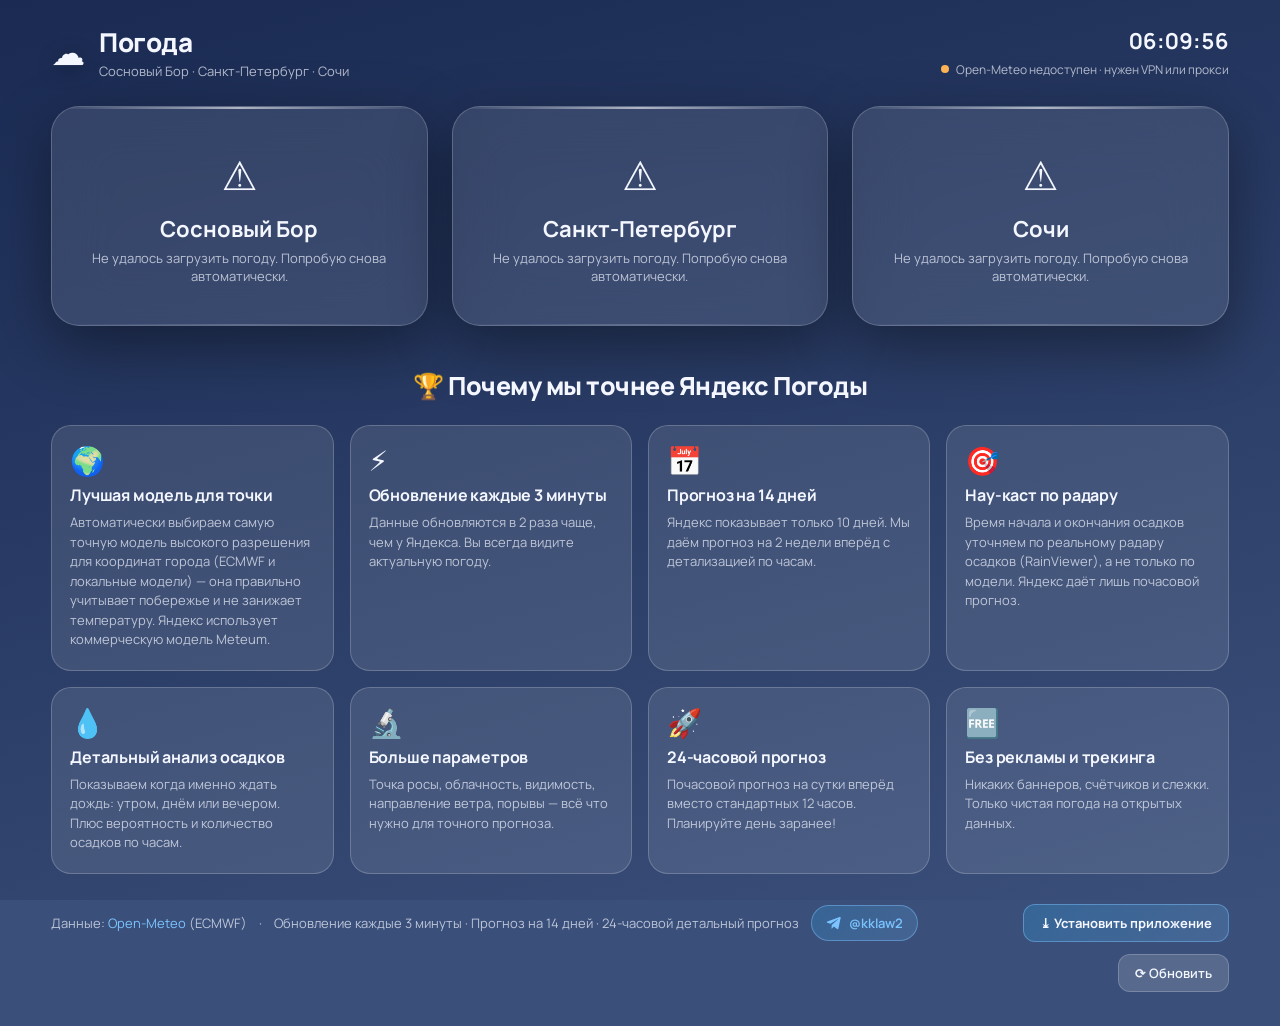
==== Сайт Погоды (новый)/index.html @ 4f9faa65 "Add files via upload" ====
<!DOCTYPE html>
<html lang="ru">
<head>
  <meta charset="UTF-8" />
  <meta name="viewport" content="width=device-width, initial-scale=1.0, viewport-fit=cover" />
  <title>Погода · Сосновый Бор, Санкт-Петербург и Сочи</title>

  <!-- PWA: установка как приложение на Android / iOS -->
  <meta name="theme-color" content="#1a2a52" />
  <meta name="description" content="Точный прогноз погоды для Соснового Бора и Санкт-Петербурга: когда ждать осадки, почасовой прогноз и неделя." />
  <link rel="manifest" href="manifest.webmanifest" />
  <meta name="mobile-web-app-capable" content="yes" />
  <meta name="apple-mobile-web-app-capable" content="yes" />
  <meta name="apple-mobile-web-app-status-bar-style" content="black-translucent" />
  <meta name="apple-mobile-web-app-title" content="Погода" />
  <link rel="apple-touch-icon" href="apple-touch-icon.png" />
  <link rel="icon" type="image/png" sizes="192x192" href="icon-192.png" />
  <link rel="icon" type="image/png" sizes="32x32" href="favicon-32.png" />

  <link rel="preconnect" href="https://fonts.googleapis.com" />
  <link rel="preconnect" href="https://fonts.gstatic.com" crossorigin />
  <!-- Шрифт грузим НЕблокирующе: если Google Fonts недоступны (VPN/файрвол/медленный
       канал), страница всё равно сразу отрисуется системным шрифтом, а Manrope
       подхватится позже, когда (и если) загрузится. Сайт больше не «висит» на шрифте. -->
  <link rel="stylesheet"
        href="https://fonts.googleapis.com/css2?family=Manrope:wght@300;400;500;600;700;800&display=swap"
        media="print" onload="this.media='all'" />
  <noscript>
    <link rel="stylesheet"
          href="https://fonts.googleapis.com/css2?family=Manrope:wght@300;400;500;600;700;800&display=swap" />
  </noscript>
  <link rel="stylesheet" href="style.css" />
</head>
<body>
  <!-- Анимированный фон -->
  <div class="sky" id="sky"></div>
  <div class="stars" id="stars"></div>
  <div class="particles" id="particles"></div>
  <div class="sun-moon" id="sunMoon"></div>

  <header class="topbar">
    <div class="brand">
      <span class="logo">☁</span>
      <div>
        <h1>Погода</h1>
        <p class="subtitle">Сосновый Бор · Санкт-Петербург · Сочи</p>
      </div>
    </div>
    <div class="status">
      <div class="clock" id="clock">--:--:--</div>
      <div class="updated" id="updated">
        <span class="pulse" id="pulse"></span>
        <span id="updatedText">загрузка…</span>
      </div>
    </div>
  </header>

  <main class="grid" id="cards">
    <!-- Карточки городов рендерятся из app.js -->
  </main>

  <!-- Блок преимуществ -->
  <section class="advantages">
    <h2 class="adv-title">🏆 Почему мы точнее Яндекс Погоды</h2>
    <div class="adv-grid">
      <div class="adv-card">
        <div class="adv-icon">🌍</div>
        <h3>Лучшая модель для точки</h3>
        <p>Автоматически выбираем самую точную модель высокого разрешения для координат города (ECMWF и локальные модели) — она правильно учитывает побережье и не занижает температуру. Яндекс использует коммерческую модель Meteum.</p>
      </div>
      <div class="adv-card">
        <div class="adv-icon">⚡</div>
        <h3>Обновление каждые 3 минуты</h3>
        <p>Данные обновляются в 2 раза чаще, чем у Яндекса. Вы всегда видите актуальную погоду.</p>
      </div>
      <div class="adv-card">
        <div class="adv-icon">📅</div>
        <h3>Прогноз на 14 дней</h3>
        <p>Яндекс показывает только 10 дней. Мы даём прогноз на 2 недели вперёд с детализацией по часам.</p>
      </div>
      <div class="adv-card">
        <div class="adv-icon">🎯</div>
        <h3>Нау-каст по радару</h3>
        <p>Время начала и окончания осадков уточняем по реальному радару осадков (RainViewer), а не только по модели. Яндекс даёт лишь почасовой прогноз.</p>
      </div>
      <div class="adv-card">
        <div class="adv-icon">💧</div>
        <h3>Детальный анализ осадков</h3>
        <p>Показываем когда именно ждать дождь: утром, днём или вечером. Плюс вероятность и количество осадков по часам.</p>
      </div>
      <div class="adv-card">
        <div class="adv-icon">🔬</div>
        <h3>Больше параметров</h3>
        <p>Точка росы, облачность, видимость, направление ветра, порывы — всё что нужно для точного прогноза.</p>
      </div>
      <div class="adv-card">
        <div class="adv-icon">🚀</div>
        <h3>24-часовой прогноз</h3>
        <p>Почасовой прогноз на сутки вперёд вместо стандартных 12 часов. Планируйте день заранее!</p>
      </div>
      <div class="adv-card">
        <div class="adv-icon">🆓</div>
        <h3>Без рекламы и трекинга</h3>
        <p>Никаких баннеров, счётчиков и слежки. Только чистая погода на открытых данных.</p>
      </div>
    </div>
  </section>

  <footer class="foot">
    <span>Данные: <a href="https://open-meteo.com" target="_blank" rel="noopener">Open-Meteo</a> (ECMWF)</span>
    <span>·</span>
    <span>Обновление каждые 3 минуты · Прогноз на 14 дней · 24-часовой детальный прогноз</span>
    <a class="creator" href="https://t.me/kklaw2" target="_blank" rel="noopener" title="Создатель в Telegram">
      <svg viewBox="0 0 24 24" fill="currentColor" aria-hidden="true"><path d="M21.94 4.6 18.6 20.3c-.25 1.1-.9 1.37-1.83.85l-5.05-3.72-2.44 2.35c-.27.27-.5.5-1.02.5l.36-5.14L17.99 6.4c.41-.36-.09-.56-.63-.2L6.83 13.04l-4.97-1.55c-1.08-.34-1.1-1.08.23-1.6L20.5 3.07c.9-.34 1.69.2 1.44 1.53z"/></svg>
      @kklaw2
    </a>
    <button id="installBtn" class="install" title="Установить приложение" hidden>⤓ Установить приложение</button>
    <button id="refreshBtn" class="refresh" title="Обновить сейчас">⟳ Обновить</button>
  </footer>

  <!-- Шаблон карточки города -->
  <template id="cardTemplate">
    <article class="card">
      <div class="card-glow"></div>
      <div class="card-head">
        <div class="city">
          <h2 class="city-name"></h2>
          <p class="city-time"></p>
        </div>
        <div class="now-icon"></div>
      </div>

      <div class="now">
        <div class="temp-wrap">
          <span class="temp"></span>
          <span class="deg">°</span>
        </div>
        <div class="now-meta">
          <p class="desc"></p>
          <p class="feels">ощущается как <b class="feels-val"></b>°</p>
          <p class="range"><span class="t-max"></span>° / <span class="t-min"></span>°</p>
        </div>
      </div>

      <!-- Когда ждать осадки -->
      <div class="precip-block">
        <div class="precip-top">
          <span class="precip-ico">💧</span>
          <span class="precip-headline"></span>
        </div>
        <div class="precip-lines"></div>
      </div>

      <div class="details">
        <div class="detail"><span class="d-label">Ветер</span><span class="d-val wind"></span></div>
        <div class="detail"><span class="d-label">Порывы</span><span class="d-val gusts"></span></div>
        <div class="detail"><span class="d-label">Влажность</span><span class="d-val humidity"></span></div>
        <div class="detail"><span class="d-label">Давление</span><span class="d-val pressure"></span></div>
        <div class="detail"><span class="d-label">Осадки сейчас</span><span class="d-val precip"></span></div>
        <div class="detail"><span class="d-label">УФ-индекс</span><span class="d-val uv"></span></div>
        <div class="detail"><span class="d-label">Восход</span><span class="d-val sunrise"></span></div>
        <div class="detail"><span class="d-label">Закат</span><span class="d-val sunset"></span></div>
      </div>

      <div class="section-title">Температура · ближайшие 24 ч</div>
      <div class="spark"></div>

      <div class="section-title">Почасовой прогноз</div>
      <div class="hourly"></div>

      <div class="section-title">На 14 дней</div>
      <div class="daily"></div>
    </article>
  </template>

  <!-- Инструкция по установке (для iOS и браузеров без авто-установки) -->
  <div class="sheet" id="installSheet" hidden>
    <div class="sheet-card">
      <button class="sheet-close" aria-label="Закрыть">✕</button>
      <h3>Установить приложение</h3>
      <p class="sheet-sub">Добавьте «Погоду» на главный экран — она откроется как обычное приложение, на весь экран и без браузера.</p>
      <ol class="sheet-steps"></ol>
      <p class="sheet-note">Совет: приложение должно открываться по ссылке (https://…), а не как файл с диска — иначе установка недоступна.</p>
    </div>
  </div>

  <script src="app.js"></script>
</body>
</html>
---- Сайт Погоды (новый)/style.css ----
:root {
  --bg-top: #1a2a52;
  --bg-bot: #3a4f7a;
  --glass: rgba(255, 255, 255, 0.1);
  --glass-strong: rgba(255, 255, 255, 0.15);
  --border: rgba(255, 255, 255, 0.2);
  --text: #f4f7ff;
  --muted: rgba(244, 247, 255, 0.7);
  --accent: #7cc4ff;
  --shadow: 0 20px 60px rgba(0, 0, 0, 0.4);
  --radius: 28px;
}

* { margin: 0; padding: 0; box-sizing: border-box; }
html { -webkit-text-size-adjust: 100%; text-size-adjust: 100%; }
html, body { min-height: 100%; }

body {
  font-family: "Manrope", system-ui, -apple-system, sans-serif;
  color: var(--text);
  background: var(--bg-bot);
  overflow-x: hidden;
  position: relative;
  min-height: 100vh;
  min-height: 100dvh;
  padding: max(24px, env(safe-area-inset-top)) clamp(14px, 4vw, 56px)
           calc(34px + env(safe-area-inset-bottom));
  transition: background 1.4s ease;
  -webkit-tap-highlight-color: transparent;
  -webkit-font-smoothing: antialiased;
  text-rendering: optimizeLegibility;
}

/* ---------- Анимированный фон ---------- */
.sky {
  position: fixed; inset: 0; z-index: -3;
  background: linear-gradient(165deg, var(--bg-top), var(--bg-bot));
  transition: background 1.6s ease;
}
.stars {
  position: fixed; inset: 0; z-index: -2;
  opacity: 0; transition: opacity 1.6s ease;
  background-image:
    radial-gradient(1.4px 1.4px at 20% 30%, #fff, transparent),
    radial-gradient(1.2px 1.2px at 70% 20%, #fff, transparent),
    radial-gradient(1.6px 1.6px at 40% 70%, #fff, transparent),
    radial-gradient(1px 1px at 85% 55%, #fff, transparent),
    radial-gradient(1.3px 1.3px at 55% 40%, #fff, transparent),
    radial-gradient(1.1px 1.1px at 10% 80%, #fff, transparent),
    radial-gradient(1.5px 1.5px at 90% 85%, #fff, transparent),
    radial-gradient(1px 1px at 30% 15%, #fff, transparent);
  animation: twinkle 5s ease-in-out infinite alternate;
}
body.is-night .stars { opacity: 0.8; }
@keyframes twinkle { from { opacity: 0.45; } to { opacity: 0.85; } }

.sun-moon {
  position: fixed; top: 8%; right: 12%;
  width: 120px; height: 120px; border-radius: 50%;
  z-index: -2; filter: blur(2px);
  /* Скрыто до применения фона под погоду — чтобы при загрузке не вспыхивало большое солнце */
  opacity: 0; transition: opacity 1.2s ease, background 1.6s ease, box-shadow 1.6s ease, top 1.6s ease, right 1.6s ease;
  background: radial-gradient(circle at 50% 50%, #ffe9a8, #ffd166 55%, rgba(255,209,102,0));
  box-shadow: 0 0 90px 30px rgba(255, 220, 130, 0.55);
}
body.ready .sun-moon { opacity: 1; }
body.is-night .sun-moon {
  background: radial-gradient(circle at 38% 38%, #f4f7ff, #c8d2e6 60%, rgba(200,210,230,0));
  box-shadow: 0 0 70px 14px rgba(200, 215, 245, 0.4);
}

.particles { position: fixed; inset: 0; z-index: -1; pointer-events: none; overflow: hidden; }
.drop {
  position: absolute; top: -12%; width: 2px; height: 60px;
  background: linear-gradient(transparent, rgba(174, 204, 255, 0.7));
  animation: fall linear infinite; will-change: transform;
}
@keyframes fall { to { transform: translateY(120vh); } }
.flake {
  position: absolute; top: -8%; color: #fff; opacity: 0.85;
  animation: snow linear infinite; will-change: transform;
}
@keyframes snow { to { transform: translateY(115vh) translateX(40px) rotate(360deg); } }

/* ---------- Шапка ---------- */
.topbar {
  display: flex; justify-content: space-between; align-items: center;
  flex-wrap: wrap; gap: 16px; max-width: 1180px; margin: 0 auto 26px;
}
.brand { display: flex; align-items: center; gap: 14px; }
.logo {
  font-size: 34px; filter: drop-shadow(0 4px 10px rgba(0,0,0,.3));
  animation: bob 4s ease-in-out infinite;
}
@keyframes bob { 0%,100% { transform: translateY(0); } 50% { transform: translateY(-6px); } }
.topbar h1 { font-size: clamp(22px, 5vw, 26px); font-weight: 800; letter-spacing: -0.5px; }
.subtitle { font-size: 13px; color: var(--muted); margin-top: 2px; }

.status { text-align: right; }
.clock { font-size: clamp(18px, 5vw, 22px); font-weight: 700; font-variant-numeric: tabular-nums; }
.updated { display: inline-flex; align-items: center; gap: 7px; font-size: 12px; color: var(--muted); margin-top: 4px; }
.pulse {
  width: 8px; height: 8px; border-radius: 50%;
  background: #59e08a; box-shadow: 0 0 0 0 rgba(89,224,138,.7);
  animation: ping 2s ease-out infinite;
}
.pulse.stale { background: #ffb454; animation: none; }
@keyframes ping {
  0% { box-shadow: 0 0 0 0 rgba(89,224,138,.6); }
  70% { box-shadow: 0 0 0 9px rgba(89,224,138,0); }
  100% { box-shadow: 0 0 0 0 rgba(89,224,138,0); }
}

/* ---------- Сетка карточек ---------- */
.grid {
  display: grid; grid-template-columns: repeat(auto-fit, minmax(330px, 1fr));
  gap: 24px; max-width: 1180px; margin: 0 auto;
}
.card {
  position: relative; background: var(--glass);
  backdrop-filter: blur(30px); -webkit-backdrop-filter: blur(30px);
  border: 1px solid var(--border); border-radius: var(--radius);
  padding: 28px; box-shadow: var(--shadow); overflow: hidden;
  transition: transform 0.3s ease, box-shadow 0.3s ease;
}
.grid.intro .card { animation: rise 0.7s cubic-bezier(.2,.8,.2,1) both; }
.card::before {
  content: ""; position: absolute; inset: 0 0 auto 0; height: 2px;
  background: linear-gradient(90deg, transparent, rgba(255,255,255,.6), transparent);
}
.card::after {
  content: ""; position: absolute; inset: auto 0 0 0; height: 1px;
  background: linear-gradient(90deg, transparent, rgba(255,255,255,.2), transparent);
}
.grid.intro .card:nth-child(2) { animation-delay: 0.12s; }
.grid.intro .card:nth-child(3) { animation-delay: 0.24s; }
@keyframes rise { from { opacity: 0; transform: translateY(26px); } to { opacity: 1; transform: none; } }
.card-glow {
  position: absolute; top: -80px; right: -80px; width: 250px; height: 250px;
  border-radius: 50%; filter: blur(60px); pointer-events: none;
  background: radial-gradient(circle, rgba(124,196,255,.4), transparent 70%);
  animation: glow-pulse 4s ease-in-out infinite alternate;
}
@keyframes glow-pulse {
  from { opacity: 0.6; transform: scale(1); }
  to { opacity: 1; transform: scale(1.1); }
}

/* ---------- Скелетон загрузки (вместо пустого экрана и резкого скачка) ---------- */
.card.skeleton { pointer-events: none; }
.card.skeleton .now { margin-bottom: 22px; }
.sk {
  position: relative; overflow: hidden;
  background: rgba(255, 255, 255, 0.08);
  border-radius: 12px;
}
.sk::after {
  content: ""; position: absolute; inset: 0;
  transform: translateX(-100%); will-change: transform;
  background: linear-gradient(90deg, transparent, rgba(255, 255, 255, 0.13), transparent);
  animation: shimmer 1.4s ease-in-out infinite;
}
@keyframes shimmer { 100% { transform: translateX(100%); } }
.sk-text   { display: inline-block; height: 12px; border-radius: 6px; vertical-align: middle; }
.sk-circle { width: 64px; height: 64px; border-radius: 50%; flex-shrink: 0; }
.sk-temp   { width: 130px; height: 72px; border-radius: 16px; }
.sk-bar    { width: 100%; border-radius: 18px; }
.sk-detail { height: 54px; border-radius: 16px; }
.sk-hour   { flex: 0 0 62px; height: 98px; border-radius: 16px; }
.sk-day    { height: 52px; border-radius: 15px; }
.sk-spark  { height: 88px; border-radius: 18px; }
/* Раскладка внутри скелетона, чтобы заглушка совпадала с реальной карточкой */
.card.skeleton .city { display: flex; flex-direction: column; align-items: flex-start; }
.card.skeleton .now { align-items: flex-start; }
.card.skeleton .now-meta { display: flex; flex-direction: column; gap: 9px; }
.card.skeleton .details { margin-bottom: 22px; }
.card.skeleton .section-title { margin-top: 4px; }
.hourly.sk-row { overflow: hidden; }
.hourly.sk-row .sk-hour:first-child { margin-left: 0; }

.card-head { display: flex; justify-content: space-between; align-items: flex-start; }
.city-name { font-size: 22px; font-weight: 700; }
.city-time { font-size: 13px; color: var(--muted); margin-top: 3px; }
.now-icon { width: 64px; height: 64px; flex-shrink: 0; }
.now-icon svg { width: 100%; height: 100%; }

/* ====== Лёгкая «жизнь» только крупной иконке (.now-icon). Мелкие в прогнозе — статичны. ====== */
/* prefers-reduced-motion отключает всё это глобально (см. блок в конце файла). */
@keyframes wxk-twinkle { 0%,100% { opacity: .7; } 50% { opacity: 1; } }
@keyframes wxk-pulse   { 0%,100% { opacity: .16; transform: scale(1); } 50% { opacity: .30; transform: scale(1.08); } }
@keyframes wxk-bob     { 0%,100% { transform: translateY(0); } 50% { transform: translateY(-1.5px); } }
@keyframes wxk-drift   { 0%,100% { transform: translateX(0); } 50% { transform: translateX(2px); } }
@keyframes wxk-rainf   { 0% { transform: translateY(-3px); opacity: 0; } 30% { opacity: 1; } 100% { transform: translateY(5px); opacity: 0; } }
@keyframes wxk-snowf   { 0% { transform: translateY(-2px); opacity: .25; } 50% { opacity: 1; } 100% { transform: translateY(5px); opacity: .25; } }
@keyframes wxk-flash   { 0%,44%,56%,100% { opacity: 1; } 49% { opacity: .25; } 53% { opacity: 1; } }

.now-icon .wx-rays   { animation: wxk-twinkle 3.5s ease-in-out infinite; }
.now-icon .wx-glow   { transform-box: fill-box; transform-origin: center; animation: wxk-pulse 4s ease-in-out infinite; }
.now-icon .wx-sun    { transform-box: fill-box; transform-origin: center; animation: wxk-bob 6s ease-in-out infinite; }
.now-icon .wx-cloud  { animation: wxk-drift 7s ease-in-out infinite; }
.now-icon .wx-cloud2 { animation: wxk-drift 9s ease-in-out infinite; }
.now-icon .wx-rain   { animation: wxk-rainf 1.3s ease-in infinite; }
.now-icon .wx-snow   { animation: wxk-snowf 2.6s ease-in-out infinite; }
.now-icon .wx-bolt   { animation: wxk-flash 3.5s ease-in-out infinite; }
.now-icon .wx-fog    { animation: wxk-drift 5s ease-in-out infinite; }

.now { display: flex; align-items: center; gap: 18px; margin: 18px 0 22px; }
.temp-wrap { display: flex; align-items: flex-start; line-height: 0.9; }
.temp {
  font-size: clamp(60px, 16vw, 76px); font-weight: 800; letter-spacing: -3px;
  background: linear-gradient(180deg, #ffffff, #a8c5ff);
  -webkit-background-clip: text; background-clip: text;
  -webkit-text-fill-color: transparent;
  filter: drop-shadow(0 2px 8px rgba(255,255,255,0.3));
}
.deg { font-size: 34px; font-weight: 600; margin-top: 6px; color: var(--muted); }
.now-meta { flex: 1; min-width: 0; }
.desc { font-size: 16px; font-weight: 600; text-transform: capitalize; }
.feels { font-size: 13px; color: var(--muted); margin-top: 5px; }
.range { font-size: 13px; color: var(--muted); margin-top: 2px; }

/* ---------- Когда ждать осадки ---------- */
.precip-block {
  margin: 0 0 20px; padding: 16px 18px; border-radius: 18px;
  background: var(--glass-strong); border: 1px solid var(--border);
  border-left: 4px solid var(--accent);
  box-shadow: 0 4px 12px rgba(0, 0, 0, 0.15);
}
.precip-top { display: flex; align-items: center; gap: 10px; }
.precip-ico { font-size: 18px; flex-shrink: 0; }
.precip-headline { font-size: 15px; font-weight: 700; line-height: 1.25; }
.precip-lines { display: flex; flex-direction: column; gap: 5px; margin-top: 10px; }
.precip-line {
  font-size: 13px; color: var(--muted); padding-left: 28px; position: relative;
}
.precip-line::before {
  content: "•"; position: absolute; left: 12px; color: var(--accent);
}
/* Варианты по состоянию */
.precip-block.p-dry  {
  border-left-color: #ffd166;
  background: rgba(255, 209, 102, 0.08);
}
.precip-block.p-soon {
  border-left-color: var(--accent);
  background: rgba(124, 196, 255, 0.1);
}
.precip-block.p-now  {
  border-left-color: #7cc4ff;
  background: rgba(124, 196, 255, 0.18);
  box-shadow: 0 0 20px rgba(124, 196, 255, 0.3);
}

.details { display: grid; grid-template-columns: repeat(3, 1fr); gap: 10px; margin-bottom: 22px; }
.detail {
  background: var(--glass-strong); border: 1px solid var(--border);
  border-radius: 16px; padding: 12px 14px; display: flex; flex-direction: column; gap: 5px;
  transition: transform 0.2s ease, background 0.2s ease;
}
.detail:hover {
  background: rgba(255, 255, 255, 0.18);
  transform: translateY(-2px);
}
.d-label { font-size: 11px; color: var(--muted); text-transform: uppercase; letter-spacing: .5px; }
.d-val { font-size: 15px; font-weight: 600; }

.section-title {
  font-size: 12px; text-transform: uppercase; letter-spacing: 1px;
  color: var(--muted); margin: 4px 0 12px; font-weight: 600;
}

/* ---------- Спарклайн: плавная кривая температуры на 24 часа ---------- */
.spark {
  margin-bottom: 18px;
  background: var(--glass-strong);
  border: 1px solid var(--border);
  border-radius: 18px;
  padding: 10px 8px 4px;
}
.spark:empty { display: none; }            /* нет данных — не показываем пустую плашку */
.spark-svg { display: block; width: 100%; height: auto; }

/* Заливка под кривой и сама линия (цвет берётся из inline-градиента в SVG) */
.sp-area { opacity: 0.9; }
.sp-line {
  stroke-width: 3.4; stroke-linecap: round; stroke-linejoin: round;
  filter: drop-shadow(0 2px 6px rgba(0, 0, 0, 0.35));
}

/* Подсветка ночных часов, сетка-стебелёк и подписи времени */
.sp-night { fill: rgba(16, 24, 52, 0.10); }   /* лёгкая тень ночных часов, не сплошная плита */
.sp-stem  { stroke: var(--border); stroke-width: 1; stroke-dasharray: 2 3; }
.sp-tick  { fill: var(--muted); font-size: 21px; font-weight: 600; }

/* Точки и подписи экстремумов (макс — тёплый, мин — холодный) */
.sp-dot { stroke: rgba(255, 255, 255, 0.85); stroke-width: 1.4; }
.sp-dot.sp-max { fill: #ff8d6b; }
.sp-dot.sp-min { fill: #6bd6ff; }
.sp-lab { font-size: 27px; font-weight: 800; paint-order: stroke; }
.sp-lab.sp-max { fill: #ffb59b; }
.sp-lab.sp-min { fill: #a6e4ff; }

/* Точка «сейчас» с мягким пульсирующим ореолом */
.sp-now { fill: #ffffff; }
.sp-now-halo { fill: rgba(255, 255, 255, 0.30); animation: sp-pulse 2.4s ease-in-out infinite; }
@keyframes sp-pulse { from { opacity: 0.15; } to { opacity: 0.55; } }

.hourly {
  display: flex; gap: 10px; overflow-x: auto; overflow-y: hidden;
  padding-bottom: 8px; margin-bottom: 18px;
  scrollbar-width: thin; scrollbar-color: var(--border) transparent;
  -webkit-overflow-scrolling: touch; scroll-snap-type: x mandatory;
  /* Фикс для мобильных: принудительный скролл */
  touch-action: pan-x;
  overscroll-behavior-x: contain;
  /* Явно указываем, что контейнер не должен сжиматься */
  flex-wrap: nowrap;
}
.hourly::-webkit-scrollbar { height: 6px; }
.hourly::-webkit-scrollbar-thumb { background: var(--border); border-radius: 6px; }
.hour {
  /* Фиксированная ширина без возможности сжатия */
  flex: 0 0 62px;
  text-align: center;
  scroll-snap-align: start;
  background: var(--glass-strong);
  border: 1px solid var(--border);
  border-radius: 16px;
  padding: 14px 10px;
  transition: transform 0.2s ease, background 0.2s ease, box-shadow 0.2s ease;
  /* Убираем min-width и width, т.к. flex-basis уже задаёт размер */
}
.hour:hover {
  background: rgba(255, 255, 255, 0.2);
  transform: translateY(-3px);
  box-shadow: 0 8px 20px rgba(0, 0, 0, 0.3);
}
.hour .h-time { font-size: 12px; color: var(--muted); }
.hour svg { width: 26px; height: 26px; margin: 6px 0; }
.hour .h-temp { font-size: 15px; font-weight: 700; }
.hour .h-prob { font-size: 11px; color: var(--muted); margin-top: 3px; font-variant-numeric: tabular-nums; }
.hour .h-prob.on { color: var(--accent); font-weight: 700; }
.hour.wet {
  background: rgba(124, 196, 255, 0.2);
  border-color: rgba(124, 196, 255, 0.5);
  box-shadow: 0 0 20px rgba(124, 196, 255, 0.3);
}

.daily { display: flex; flex-direction: column; gap: 8px; }
.day {
  display: grid; grid-template-columns: 32px 1fr auto; align-items: center; gap: 12px;
  padding: 12px 14px; background: var(--glass-strong);
  border: 1px solid var(--border); border-radius: 15px;
  transition: transform 0.2s ease, background 0.2s ease, box-shadow 0.2s ease;
}
.day:hover {
  background: rgba(255, 255, 255, 0.18);
  transform: translateX(4px);
  box-shadow: 0 4px 16px rgba(0, 0, 0, 0.2);
}
.day .d-ico { width: 32px; height: 32px; }
.day .d-ico svg { width: 32px; height: 32px; display: block; }
.day .d-info { min-width: 0; display: flex; flex-direction: column; gap: 2px; }
.day .d-name { font-size: 14px; font-weight: 600; text-transform: capitalize; }
.day .d-when {
  font-size: 12px; color: var(--muted); line-height: 1.2;
  white-space: nowrap; overflow: hidden; text-overflow: ellipsis;
}
.day .d-when.on { color: var(--accent); font-weight: 600; }
.day .d-prec { display: none; }   /* компактная пометка осадков — только в мобильной плитке */
.day .d-temps { display: flex; align-items: center; gap: 8px; font-size: 14px; }
.day .dt-min { color: var(--muted); min-width: 26px; text-align: right; }
.day .dt-max { min-width: 26px; text-align: right; font-weight: 600; }
.bar {
  width: 46px; height: 5px; border-radius: 4px; opacity: .85;
  background: linear-gradient(90deg, #6bd6ff, #ffd166, #ff7b6b);
}

/* ---------- Блок преимуществ ---------- */
.advantages {
  max-width: 1180px; margin: 42px auto 0;
  animation: fade-up .7s ease both;
}
.adv-title {
  font-size: clamp(19px, 4.5vw, 25px); font-weight: 800; letter-spacing: -0.5px;
  text-align: center; margin-bottom: 22px;
}
.adv-grid {
  display: grid; grid-template-columns: repeat(auto-fit, minmax(240px, 1fr)); gap: 16px;
}
.adv-card {
  background: var(--glass); border: 1px solid var(--border); border-radius: 20px;
  padding: 20px 18px; backdrop-filter: blur(18px); -webkit-backdrop-filter: blur(18px);
  transition: transform .2s ease, background .2s ease, box-shadow .2s ease;
}
.adv-card:hover {
  transform: translateY(-3px); background: rgba(255, 255, 255, 0.16);
  box-shadow: 0 14px 36px rgba(0, 0, 0, 0.28);
}
.adv-icon { font-size: 28px; margin-bottom: 10px; line-height: 1; }
.adv-card h3 { font-size: 16px; font-weight: 700; margin-bottom: 7px; letter-spacing: -0.2px; }
.adv-card p { font-size: 13px; color: var(--muted); line-height: 1.5; }
@keyframes fade-up { from { opacity: 0; transform: translateY(18px); } to { opacity: 1; transform: none; } }

/* ---------- Подвал ---------- */
.foot {
  max-width: 1180px; margin: 30px auto 0;
  display: flex; align-items: center; gap: 12px; flex-wrap: wrap;
  font-size: 13px; color: var(--muted);
}
.foot a { color: var(--accent); text-decoration: none; }
.foot a:hover { text-decoration: underline; }
.creator {
  display: inline-flex; align-items: center; gap: 7px; text-decoration: none;
  color: var(--text); font-weight: 600; padding: 8px 14px; border-radius: 999px;
  background: linear-gradient(135deg, rgba(45,156,219,.28), rgba(124,196,255,.18));
  border: 1px solid rgba(124,196,255,.45);
  transition: transform .15s ease, box-shadow .2s ease, background .2s ease;
}
.creator:hover {
  background: linear-gradient(135deg, rgba(45,156,219,.45), rgba(124,196,255,.32));
  transform: translateY(-1px); box-shadow: 0 6px 18px rgba(45,156,219,.4);
}
.creator svg { width: 16px; height: 16px; flex-shrink: 0; }
.refresh {
  margin-left: auto; background: var(--glass-strong); border: 1px solid var(--border);
  color: var(--text); padding: 9px 16px; border-radius: 12px; cursor: pointer;
  font-family: inherit; font-size: 13px; font-weight: 600;
  transition: transform .15s ease, background .2s ease;
}
.refresh:hover { background: rgba(255,255,255,.2); transform: translateY(-1px); }
.refresh:active { transform: scale(.96); }
.refresh.spin { animation: spin .8s linear; }
@keyframes spin { to { transform: rotate(360deg); } }

/* Кнопка установки приложения (PWA). Появляется, только если установка доступна
   и сайт ещё не открыт как установленное приложение — логика в app.js. */
.install {
  margin-left: auto; cursor: pointer; font-family: inherit;
  font-size: 13px; font-weight: 700; color: var(--text);
  padding: 9px 16px; border-radius: 12px;
  background: linear-gradient(135deg, rgba(45,156,219,.30), rgba(124,196,255,.20));
  border: 1px solid rgba(124,196,255,.45);
  transition: transform .15s ease, background .2s ease, box-shadow .2s ease;
}
.install:hover {
  background: linear-gradient(135deg, rgba(45,156,219,.45), rgba(124,196,255,.32));
  transform: translateY(-1px); box-shadow: 0 6px 18px rgba(45,156,219,.4);
}
.install:active { transform: scale(.96); }
.install[hidden] { display: none; }

.card.error { text-align: center; padding: 40px 26px; }
.card.error .err-icon { font-size: 40px; margin-bottom: 12px; }

/* ---------- Адаптив под телефоны ---------- */
@media (hover: hover) {
  .card { transition: transform .25s ease, box-shadow .25s ease; }
  .card:hover { transform: translateY(-4px); box-shadow: 0 28px 70px rgba(0,0,0,.42); }
}
@media (max-width: 640px) {
  .grid { gap: 16px; }
  .card {
    padding: 20px 18px; border-radius: 22px;
    backdrop-filter: blur(14px); -webkit-backdrop-filter: blur(14px);
  }
  .topbar { margin-bottom: 18px; }
  .details { grid-template-columns: repeat(2, 1fr); gap: 8px; }
  .now-icon { width: 56px; height: 56px; }
  .sk-circle { width: 56px; height: 56px; }
  /* На телефоне солнце меньше и мягче — не нависает над контентом */
  .sun-moon { width: 96px; height: 96px; box-shadow: 0 0 64px 18px rgba(255, 220, 130, 0.42); }
  .advantages { margin-top: 28px; }
  .adv-grid { grid-template-columns: 1fr; gap: 12px; }
  .adv-card { padding: 16px 16px; backdrop-filter: blur(10px); -webkit-backdrop-filter: blur(10px); }
  .foot { justify-content: center; text-align: center; gap: 10px; }
  .refresh { margin-left: 0; width: 100%; padding: 14px; font-size: 15px; }
  .install { margin-left: 0; width: 100%; padding: 14px; font-size: 15px; text-align: center; }

  /* 14-дневный прогноз на телефоне — горизонтальная лента: дни листаются
     вправо/влево, страница больше не растягивается длинным вертикальным списком */
  .daily {
    flex-direction: row; gap: 8px; overflow-x: auto; overflow-y: hidden;
    padding-bottom: 8px; margin: 0 -2px;
    scroll-snap-type: x mandatory; -webkit-overflow-scrolling: touch;
    touch-action: pan-x; overscroll-behavior-x: contain;
    scrollbar-width: thin; scrollbar-color: var(--border) transparent;
  }
  .daily::-webkit-scrollbar { height: 6px; }
  .daily::-webkit-scrollbar-thumb { background: var(--border); border-radius: 6px; }
  .day {
    flex: 0 0 78px; display: flex; flex-direction: column; align-items: center;
    gap: 6px; padding: 12px 8px 14px; text-align: center; scroll-snap-align: start;
  }
  .day:hover { transform: none; }   /* на тач-плитке боковой сдвиг не нужен */
  .day .d-ico, .day .d-ico svg { width: 36px; height: 36px; }
  .day .d-info { align-items: center; gap: 4px; width: 100%; }
  .day .d-name { font-size: 12px; line-height: 1.1; white-space: nowrap; }
  .day .d-when { display: none; }   /* подробный текст прячем — он есть в верхнем блоке и в подсказке */
  .day .d-prec { display: block; font-size: 11px; font-weight: 600; color: var(--accent); white-space: nowrap; }
  .day .d-prec:empty { display: none; }
  .day .d-temps { flex-direction: column; gap: 1px; }
  .day .dt-max { order: -1; font-size: 17px; font-weight: 700; min-width: 0; text-align: center; }
  .day .dt-min { font-size: 13px; min-width: 0; text-align: center; }
  .day .bar { display: none; }
}
@media (max-width: 380px) {
  .temp { letter-spacing: -2px; }
  .deg { font-size: 28px; }
}
@media (prefers-reduced-motion: reduce) {
  *, *::before, *::after {
    animation-duration: .001ms !important; animation-iteration-count: 1 !important;
    transition-duration: .001ms !important;
  }
  .particles { display: none; }
}
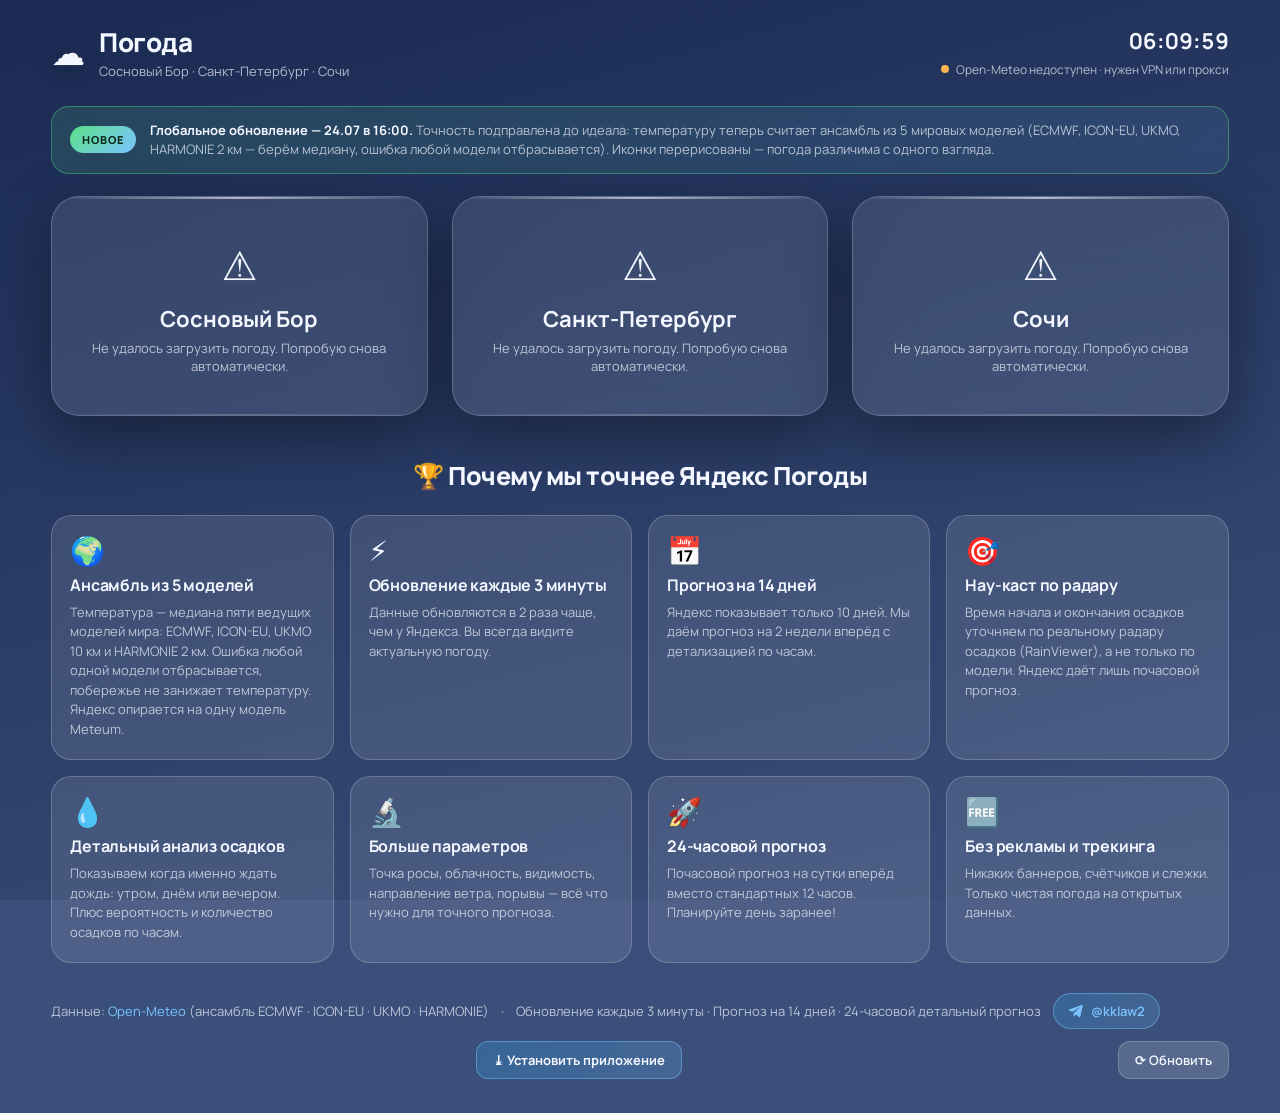
==== commit b1bed0ce: "Add files via upload" ====
--- a/Сайт Погоды (новый)/index.html
+++ b/Сайт Погоды (новый)/index.html
@@ -55,6 +55,12 @@
     </div>
   </header>
 
+  <!-- Анонс обновления -->
+  <section class="update-note">
+    <span class="un-badge">Новое</span>
+    <p class="un-text"><b>Глобальное обновление — 24.07 в 16:00.</b> Точность подправлена до идеала: температуру теперь считает ансамбль из 5 мировых моделей (ECMWF, ICON-EU, UKMO, HARMONIE 2 км — берём медиану, ошибка любой модели отбрасывается). Иконки перерисованы — погода различима с одного взгляда.</p>
+  </section>
+
   <main class="grid" id="cards">
     <!-- Карточки городов рендерятся из app.js -->
   </main>
@@ -65,8 +71,8 @@
     <div class="adv-grid">
       <div class="adv-card">
         <div class="adv-icon">🌍</div>
-        <h3>Лучшая модель для точки</h3>
-        <p>Автоматически выбираем самую точную модель высокого разрешения для координат города (ECMWF и локальные модели) — она правильно учитывает побережье и не занижает температуру. Яндекс использует коммерческую модель Meteum.</p>
+        <h3>Ансамбль из 5 моделей</h3>
+        <p>Температура — медиана пяти ведущих моделей мира: ECMWF, ICON-EU, UKMO 10 км и HARMONIE 2 км. Ошибка любой одной модели отбрасывается, побережье не занижает температуру. Яндекс опирается на одну модель Meteum.</p>
       </div>
       <div class="adv-card">
         <div class="adv-icon">⚡</div>
@@ -107,7 +113,7 @@
   </section>
 
   <footer class="foot">
-    <span>Данные: <a href="https://open-meteo.com" target="_blank" rel="noopener">Open-Meteo</a> (ECMWF)</span>
+    <span>Данные: <a href="https://open-meteo.com" target="_blank" rel="noopener">Open-Meteo</a> (ансамбль ECMWF · ICON-EU · UKMO · HARMONIE)</span>
     <span>·</span>
     <span>Обновление каждые 3 минуты · Прогноз на 14 дней · 24-часовой детальный прогноз</span>
     <a class="creator" href="https://t.me/kklaw2" target="_blank" rel="noopener" title="Создатель в Telegram">
--- a/Сайт Погоды (новый)/style.css
+++ b/Сайт Погоды (новый)/style.css
@@ -109,6 +109,28 @@
   0% { box-shadow: 0 0 0 0 rgba(89,224,138,.6); }
   70% { box-shadow: 0 0 0 9px rgba(89,224,138,0); }
   100% { box-shadow: 0 0 0 0 rgba(89,224,138,0); }
+}
+
+/* ---------- Анонс обновления ---------- */
+.update-note {
+  max-width: 1180px; margin: 0 auto 22px;
+  display: flex; align-items: center; gap: 14px;
+  padding: 14px 18px; border-radius: 18px;
+  background: linear-gradient(135deg, rgba(89, 224, 138, 0.14), rgba(124, 196, 255, 0.10));
+  border: 1px solid rgba(89, 224, 138, 0.4);
+  backdrop-filter: blur(18px); -webkit-backdrop-filter: blur(18px);
+  animation: fade-up 0.7s ease both;
+}
+.un-badge {
+  flex-shrink: 0; font-size: 11px; font-weight: 800; letter-spacing: 1px;
+  text-transform: uppercase; color: #0d2b18;
+  background: linear-gradient(135deg, #59e08a, #7cc4ff);
+  padding: 6px 12px; border-radius: 999px;
+}
+.un-text { font-size: 13px; line-height: 1.45; color: var(--muted); }
+.un-text b { color: var(--text); }
+@media (max-width: 640px) {
+  .update-note { flex-direction: column; align-items: flex-start; gap: 8px; padding: 12px 14px; }
 }
 
 /* ---------- Сетка карточек ---------- */
@@ -288,7 +310,7 @@
 }
 
 /* Подсветка ночных часов, сетка-стебелёк и подписи времени */
-.sp-night { fill: rgba(16, 24, 52, 0.10); }   /* лёгкая тень ночных часов, не сплошная плита */
+.sp-night { fill: rgba(13, 20, 46, 0.12); }   /* лёгкая тень ночных часов, не сплошная плита */
 .sp-stem  { stroke: var(--border); stroke-width: 1; stroke-dasharray: 2 3; }
 .sp-tick  { fill: var(--muted); font-size: 21px; font-weight: 600; }
 
